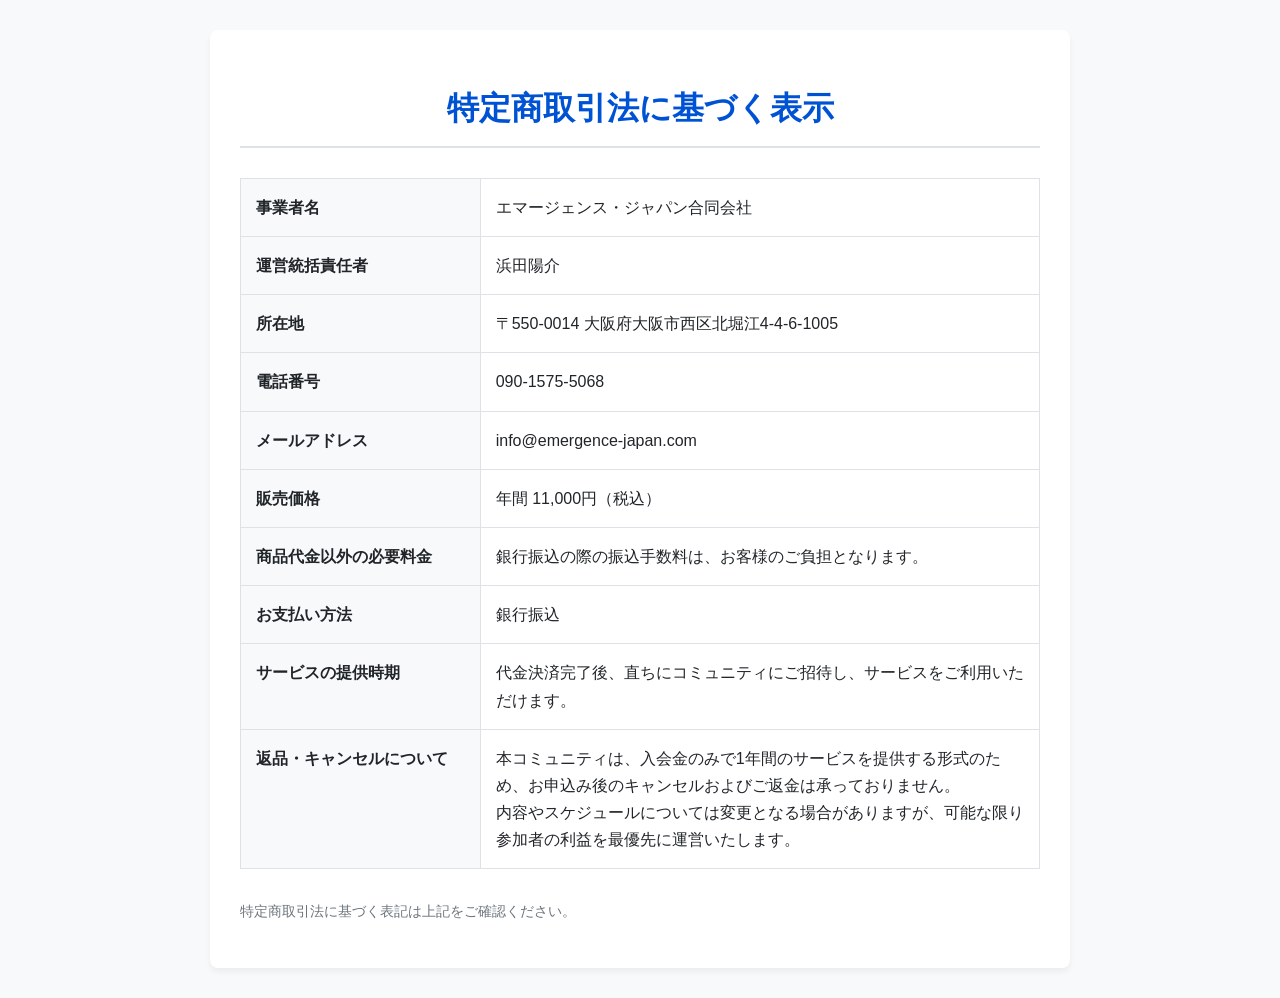
==== tokushoho.html @ 069315a0 "プライバシーポリシーと特商法表記のページを追加" ====
<!DOCTYPE html>
<html lang="ja">
<head>
    <meta charset="UTF-8">
    <meta name="viewport" content="width=device-width, initial-scale=1.0">
    <title>特定商取引法に基づく表示 - 生成AIブートキャンプ</title>
    <style>
        body { 
            font-family: -apple-system, BlinkMacSystemFont, "Segoe UI", Roboto, "Helvetica Neue", Arial, sans-serif;
            line-height: 1.7;
            margin: 0;
            padding: 0;
            background-color: #f8f9fa;
            color: #212529;
        }
        .container { 
            max-width: 800px; 
            margin: 30px auto; 
            padding: 30px; 
            background-color: #ffffff; 
            border-radius: 8px;
            box-shadow: 0 4px 6px rgba(0,0,0,0.05);
        }
        h1 {
            text-align: center;
            font-size: 2rem;
            color: #0052D4;
            border-bottom: 2px solid #dee2e6;
            padding-bottom: 10px;
        }
        table {
            width: 100%;
            border-collapse: collapse;
            margin-top: 30px;
        }
        th, td {
            border: 1px solid #dee2e6;
            padding: 15px;
            text-align: left;
            vertical-align: top;
        }
        th {
            background-color: #f8f9fa;
            width: 30%;
            font-weight: 600;
        }
        .notes {
            margin-top: 30px;
            font-size: 0.9rem;
            color: #6c757d;
        }
    </style>
</head>
<body>
    <div class="container">
        <h1>特定商取引法に基づく表示</h1>
        <table>
            <tr>
                <th>事業者名</th>
                <td>エマージェンス・ジャパン合同会社</td>
            </tr>
            <tr>
                <th>運営統括責任者</th>
                <td>浜田陽介</td>
            </tr>
            <tr>
                <th>所在地</th>
                <td>〒550-0014 大阪府大阪市西区北堀江4-4-6-1005</td>
            </tr>
            <tr>
                <th>電話番号</th>
                <td>090-1575-5068</td>
            </tr>
            <tr>
                <th>メールアドレス</th>
                <td>info@emergence-japan.com</td>
            </tr>
            <tr>
                <th>販売価格</th>
                <td>年間 11,000円（税込）</td>
            </tr>
            <tr>
                <th>商品代金以外の必要料金</th>
                <td>銀行振込の際の振込手数料は、お客様のご負担となります。</td>
            </tr>
            <tr>
                <th>お支払い方法</th>
                <td>銀行振込</td>
            </tr>
            <tr>
                <th>サービスの提供時期</th>
                <td>代金決済完了後、直ちにコミュニティにご招待し、サービスをご利用いただけます。</td>
            </tr>
            <tr>
                <th>返品・キャンセルについて</th>
                <td>本コミュニティは、入会金のみで1年間のサービスを提供する形式のため、お申込み後のキャンセルおよびご返金は承っておりません。<br>内容やスケジュールについては変更となる場合がありますが、可能な限り参加者の利益を最優先に運営いたします。</td>
            </tr>
        </table>
        <div class="notes">
            <p>特定商取引法に基づく表記は上記をご確認ください。</p>
        </div>
    </div>
</body>
</html>
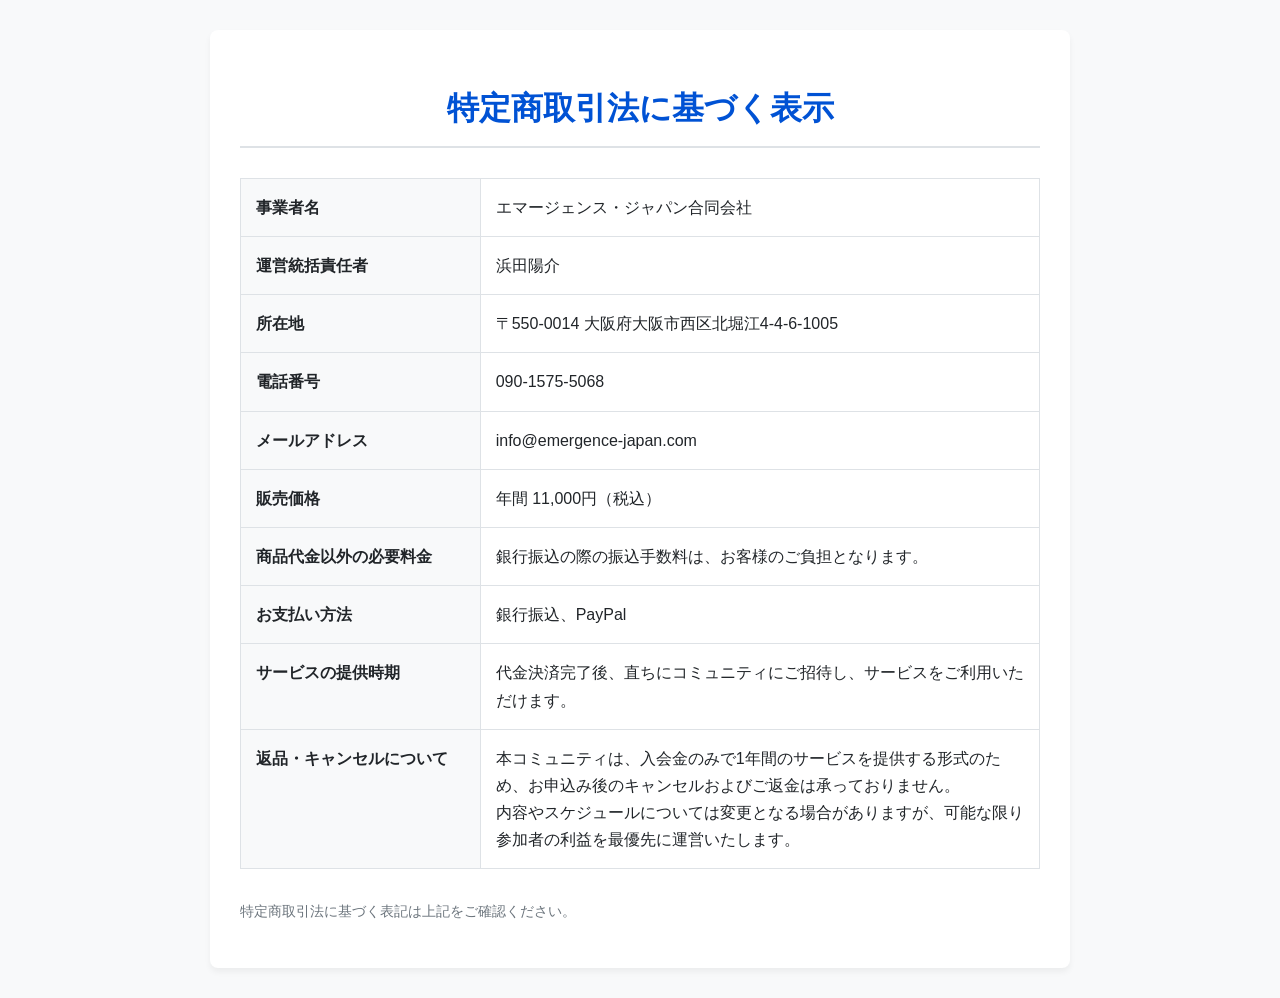
==== commit 1ca23b71: "Add PayPal payment support to landing page - Updated index.html price section to include PayPal paym" ====
--- a/tokushoho.html
+++ b/tokushoho.html
@@ -85,7 +85,7 @@
             </tr>
             <tr>
                 <th>お支払い方法</th>
-                <td>銀行振込</td>
+                <td>銀行振込、PayPal</td>
             </tr>
             <tr>
                 <th>サービスの提供時期</th>
